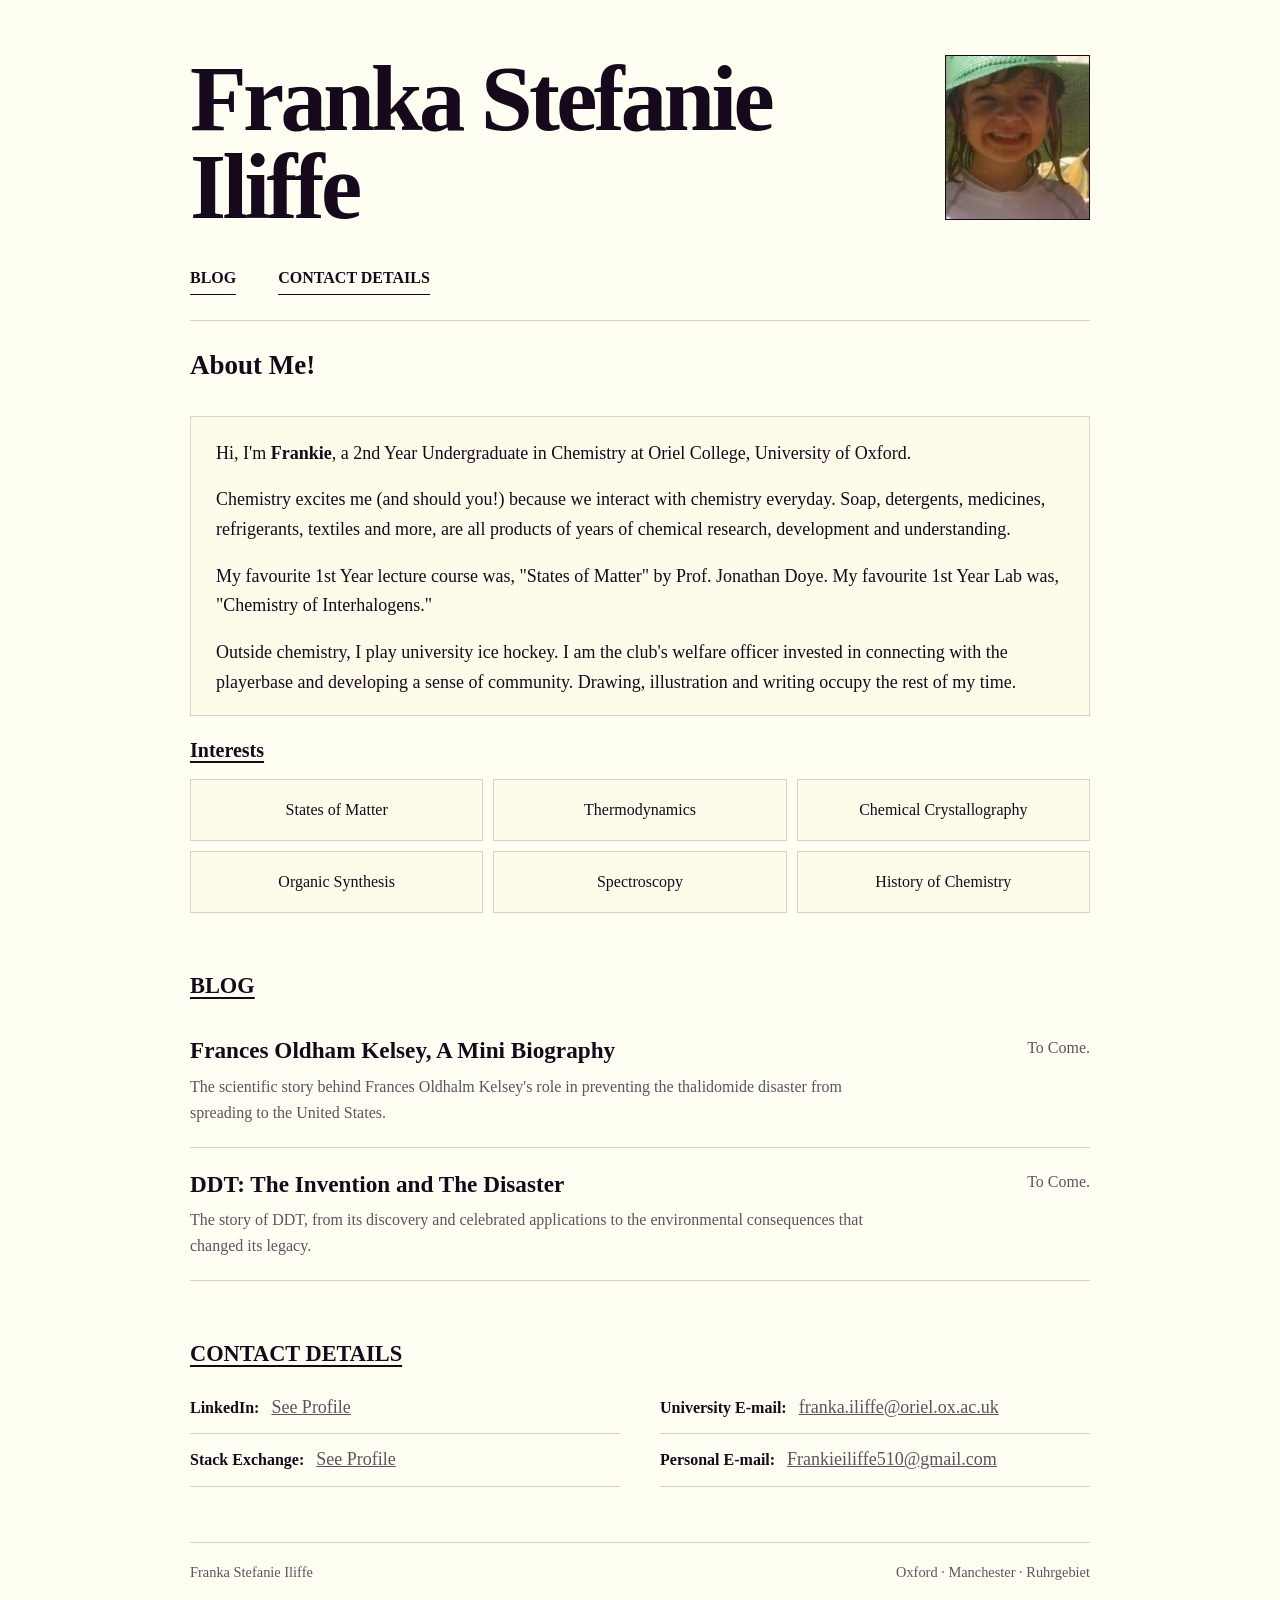
==== index.html @ 2581fe79 "Remove duplicate About Me heading in index.html" ====
<!doctype html>
<html lang="en">
<head>
  <meta charset="utf-8">
  <meta name="viewport" content="width=device-width, initial-scale=1">
  <title>Franka Stefanie Iliffe</title>
  <link rel="stylesheet" href="style.css">
</head>
<body>
<main class="site">
  <header class="header">
    <div class="header-main">
      <a class="site-name" href="index.html">Franka Stefanie Iliffe</a>
      <nav class="nav" aria-label="Main navigation">
        <a href="#blog">BLOG</a>
        <a href="#contact">CONTACT DETAILS</a>
      </nav>
    </div>
    <div class="profile-photo">
      <img src="IMG_3393.JPG" alt="Franka Stefanie Iliffe">
    </div>
  </header>

  <h2 class="about-heading">About Me!</h2>
  <section class="about">
    <p>Hi, I'm <strong>Frankie</strong>, a 2nd Year Undergraduate in Chemistry at Oriel College, University of Oxford.</p>
    <p>Chemistry excites me (and should you!) because we interact with chemistry everyday. Soap, detergents, medicines, refrigerants, textiles and more, are all products of years of chemical research, development and understanding.</p>
    <p>My favourite 1st Year lecture course was, "States of Matter" by Prof. Jonathan Doye. My favourite 1st Year Lab was, "Chemistry of Interhalogens."</p>
    <p>Outside chemistry, I play university ice hockey. I am the club's welfare officer invested in connecting with the playerbase and developing a sense of community. Drawing, illustration and writing occupy the rest of my time. </p>
  </section>

  <section id="interests">

    <h2 class="interests-heading">Interests</h2>

    <div class="interests">
        <a href="#blog">States of Matter</a>
        <a href="#blog">Thermodynamics</a>
        <a href="#blog">Chemical Crystallography</a>
        <a href="#blog">Organic Synthesis</a>
        <a href="#blog">Spectroscopy</a>
        <a href="#blog">History of Chemistry</a>
    </div>

</section>

  <section id="blog" class="blog">
    <div class="section-title">BLOG</div>
    <article class="blog-row">
      <div>
        <a class="post-title" href="posts/frances-oldham-kelsey.html">Frances Oldham Kelsey, A Mini Biography</a>
        <p class="post-description">The scientific story behind Frances Oldhalm Kelsey's role in preventing the thalidomide disaster from spreading to the United States.</p>
      </div>
      <time>To Come.</time>
    </article>
    <article class="blog-row">
      <div>
        <a class="post-title" href="posts/ddt.html">DDT: The Invention and The Disaster</a>
        <p class="post-description">The story of DDT, from its discovery and celebrated applications to the environmental consequences that changed its legacy.</p>
      </div>
      <time>To Come.</time>
    </article>
  </section>

  <section id="contact" class="contact">
    <div class="section-title">CONTACT DETAILS</div>
    <div class="contact-grid">
      <div><span class="contact-label">LinkedIn:</span><a href="https://www.linkedin.com/in/franka-iliffe-574355298/" target="_blank" rel="noopener noreferrer">See Profile</a></div>
      <div><span class="contact-label">University E-mail:</span><a href="mailto:franka.iliffe@oriel.ox.ac.uk">franka.iliffe@oriel.ox.ac.uk</a></div>
      <div><span class="contact-label">Stack Exchange:</span><a href="https://chemistry.stackexchange.com/users/151918/franka-iliffe" target="_blank" rel="noopener noreferrer">See Profile</a></div>
      <div><span class="contact-label">Personal E-mail:</span><a href="mailto:Frankieiliffe510@gmail.com">Frankieiliffe510@gmail.com</a></div>
    </div>
  </section>

  <footer><span>Franka Stefanie Iliffe</span><span>Oxford · Manchester · Ruhrgebiet</span></footer>
</main>
</body>
</html>
---- style.css ----
/* =========================================================
   FRANKA STEFANIE ILIFFE
   Personal website
   ========================================================= */


/* ---------- Colour palette ---------- */

:root {
    --background: #fffef3;   /* extremely pale warm yellow */
    --purple: #17091c;       /* almost-black deep purple */
    --muted: #5d535f;
    --line: #d8d2c9;
    --soft-yellow: #fffbea;
}


/* ---------- Basic reset ---------- */

* {
    box-sizing: border-box;
}

html {
    scroll-behavior: smooth;
}

body {
    margin: 0;
    background: var(--background);
    color: var(--purple);
    font-family: "Times New Roman", Times, serif;
    font-size: 18px;
    line-height: 1.65;
}


/* ---------- Main page ---------- */

.site {
    width: min(900px, calc(100% - 48px));
    margin: 0 auto;
    padding: 55px 0 70px;
}


/* ---------- Header ---------- */

.header {
    position: relative;
    min-height: 180px;
    padding-bottom: 25px;
    border-bottom: 1px solid var(--line);
}

.header-main {
    padding-right: 190px;
}


/* Main name */

.site-name {
    display: inline-block;
    margin: 0 0 10px;

    color: var(--purple);

    font-family: "Times New Roman", Times, serif;
    font-size: clamp(3.2rem, 8vw, 5.8rem);
    font-weight: bold;
    line-height: 0.95;

    letter-spacing: -0.04em;
    text-decoration: none;
}


/* Navigation */

.nav {
    display: flex;
    gap: 42px;
    margin-top: 24px;
}

.nav a {
    color: var(--purple);

    font-family: "Times New Roman", Times, serif;
    font-size: 1rem;
    font-weight: bold;

    text-decoration: none;

    border-bottom: 1px solid var(--purple);
    padding-bottom: 2px;
}

.nav a:hover {
    opacity: 0.6;
}


/* Header photograph */

.profile-photo {
    position: absolute;
    top: 0;
    right: 0;

    width: 145px;
    height: 165px;

    border: 1px solid var(--purple);
    background: var(--soft-yellow);

    overflow: hidden;
}

.profile-photo img {
    display: block;

    width: 100%;
    height: 100%;

    object-fit: cover;
}


/* ---------- About section ---------- */

.about {
    margin-top: 28px;

    padding: 22px 25px 18px;

    border: 1px solid var(--line);
    background: var(--soft-yellow);
}

.about p {
    margin: 0 0 17px;
}

.about p:last-child {
    margin-bottom: 0;
}

.about strong {
    font-weight: bold;
}


/* ---------- Interests ---------- */

#interests {
    margin-top: 18px;
    margin-bottom: 55px;
}

.interests-heading {
    margin: 0 0 12px;

    color: var(--purple);

    font-family: "Times New Roman", Times, serif;
    font-size: 1.25rem;
    font-weight: bold;

    text-decoration: underline;
    text-underline-offset: 4px;
}

.interests {
    display: grid;

    grid-template-columns: repeat(3, 1fr);

    width: 100%;

    gap: 10px;
}

.interests a {
    display: flex;
    align-items: center;
    justify-content: center;

    min-height: 62px;

    padding: 12px 14px;

    color: var(--purple);
    background: var(--soft-yellow);

    border: 1px solid var(--line);

    font-family: "Times New Roman", Times, serif;
    font-size: 1rem;
    font-weight: normal;

    text-align: center;
    text-decoration: none;
}

.interests a:hover {
    background: var(--purple);
    color: var(--background);
}


/* ---------- Section headings ---------- */

.section-title {
    margin: 0 0 9px;

    color: var(--purple);

    font-family: "Times New Roman", Times, serif;
    font-size: 1.4rem;
    font-weight: bold;

    text-decoration: underline;
    text-underline-offset: 4px;
}


/* ---------- Blog ---------- */

.blog-row {
    display: grid;

    grid-template-columns: 1fr auto;

    gap: 35px;

    padding: 17px 0 20px;

    border-bottom: 1px solid var(--line);
}


/* Blog article title */

.post-title {
    color: var(--purple);

    font-family: "Times New Roman", Times, serif;
    font-size: 1.45rem;
    font-weight: bold;

    text-decoration: none;
}

.post-title:hover {
    text-decoration: underline;
}


/* Blog description */

.post-description {
    max-width: 690px;

    margin: 4px 0 0;

    color: var(--muted);

    font-family: "Times New Roman", Times, serif;
    font-size: 1rem;
}


/* Blog date */

.blog-row time {
    padding-top: 4px;

    color: var(--muted);

    font-family: "Times New Roman", Times, serif;
    font-size: 1rem;

    white-space: nowrap;
}


/* ---------- Contact ---------- */

.contact {
    margin-top: 55px;
}

.contact-grid {
    display: grid;

    grid-template-columns: 1fr 1fr;

    gap: 0 40px;
}

.contact-grid > div {
    display: flex;
    align-items: baseline;

    gap: 12px;

    padding: 11px 0;

    border-bottom: 1px solid var(--line);
}


/* Contact labels */

.contact-label {
    color: var(--purple);

    font-family: "Times New Roman", Times, serif;
    font-size: 1rem;
    font-weight: bold;

    white-space: nowrap;
}


/* Contact links */

.contact a {
    color: var(--muted);

    font-family: "Times New Roman", Times, serif;

    overflow-wrap: anywhere;
}

.contact a:hover {
    color: var(--purple);
}


/* ---------- Footer ---------- */

footer {
    display: flex;
    justify-content: space-between;

    margin-top: 55px;
    padding-top: 18px;

    border-top: 1px solid var(--line);

    color: var(--muted);

    font-family: "Times New Roman", Times, serif;
    font-size: 0.9rem;
}


/* =========================================================
   ARTICLE PAGES
   ========================================================= */

.article {
    width: min(730px, calc(100% - 40px));

    margin: 0 auto;

    padding: 55px 0 70px;
}


/* Back link */

.article > a:first-child {
    color: var(--purple);

    font-size: 1rem;
    font-weight: bold;

    text-decoration: underline;
}


/* Article title */

.article h1 {
    margin: 45px 0 15px;

    color: var(--purple);

    font-family: "Times New Roman", Times, serif;
    font-size: clamp(3rem, 8vw, 5.3rem);
    font-weight: bold;

    line-height: 0.98;
    letter-spacing: -0.035em;
}


/* Article subtitle */

.article .lede {
    color: var(--muted);

    font-family: "Times New Roman", Times, serif;
    font-size: 1.15rem;
}


/* Article headings */

.article h2 {
    margin-top: 40px;

    font-family: "Times New Roman", Times, serif;
    font-size: 1.5rem;
    font-weight: bold;
}


/* Article links */

.article a {
    color: var(--purple);
}


/* =========================================================
   MOBILE
   ========================================================= */

@media (max-width: 700px) {

    body {
        font-size: 17px;
    }

    .site {
        width: min(100% - 30px, 900px);
        padding-top: 35px;
    }


    /* Header */

    .header {
        min-height: 0;
        padding-bottom: 22px;
    }

    .header-main {
        padding-right: 0;
    }

    .site-name {
        display: block;

        padding-right: 110px;

        font-size: clamp(2.8rem, 13vw, 4.4rem);
    }

    .profile-photo {
        width: 90px;
        height: 110px;
    }


    /* Navigation */

    .nav {
        justify-content: space-between;
        gap: 20px;

        margin-top: 25px;
    }

    .nav a {
        font-size: 0.95rem;
    }


    /* About */

    .about {
        padding: 18px 17px;
    }


    /* Blog */

    .blog-row {
        grid-template-columns: 1fr;

        gap: 2px;
    }

    .blog-row time {
        padding-top: 0;
    }


    /* Contact */

    .contact-grid {
        grid-template-columns: 1fr;
    }


    /* Footer */

    footer {
        display: block;
    }

    footer span {
        display: block;
        margin-bottom: 5px;
    }


    /* Articles */

    .article {
        width: min(100% - 30px, 730px);
        padding-top: 35px;
    }
}
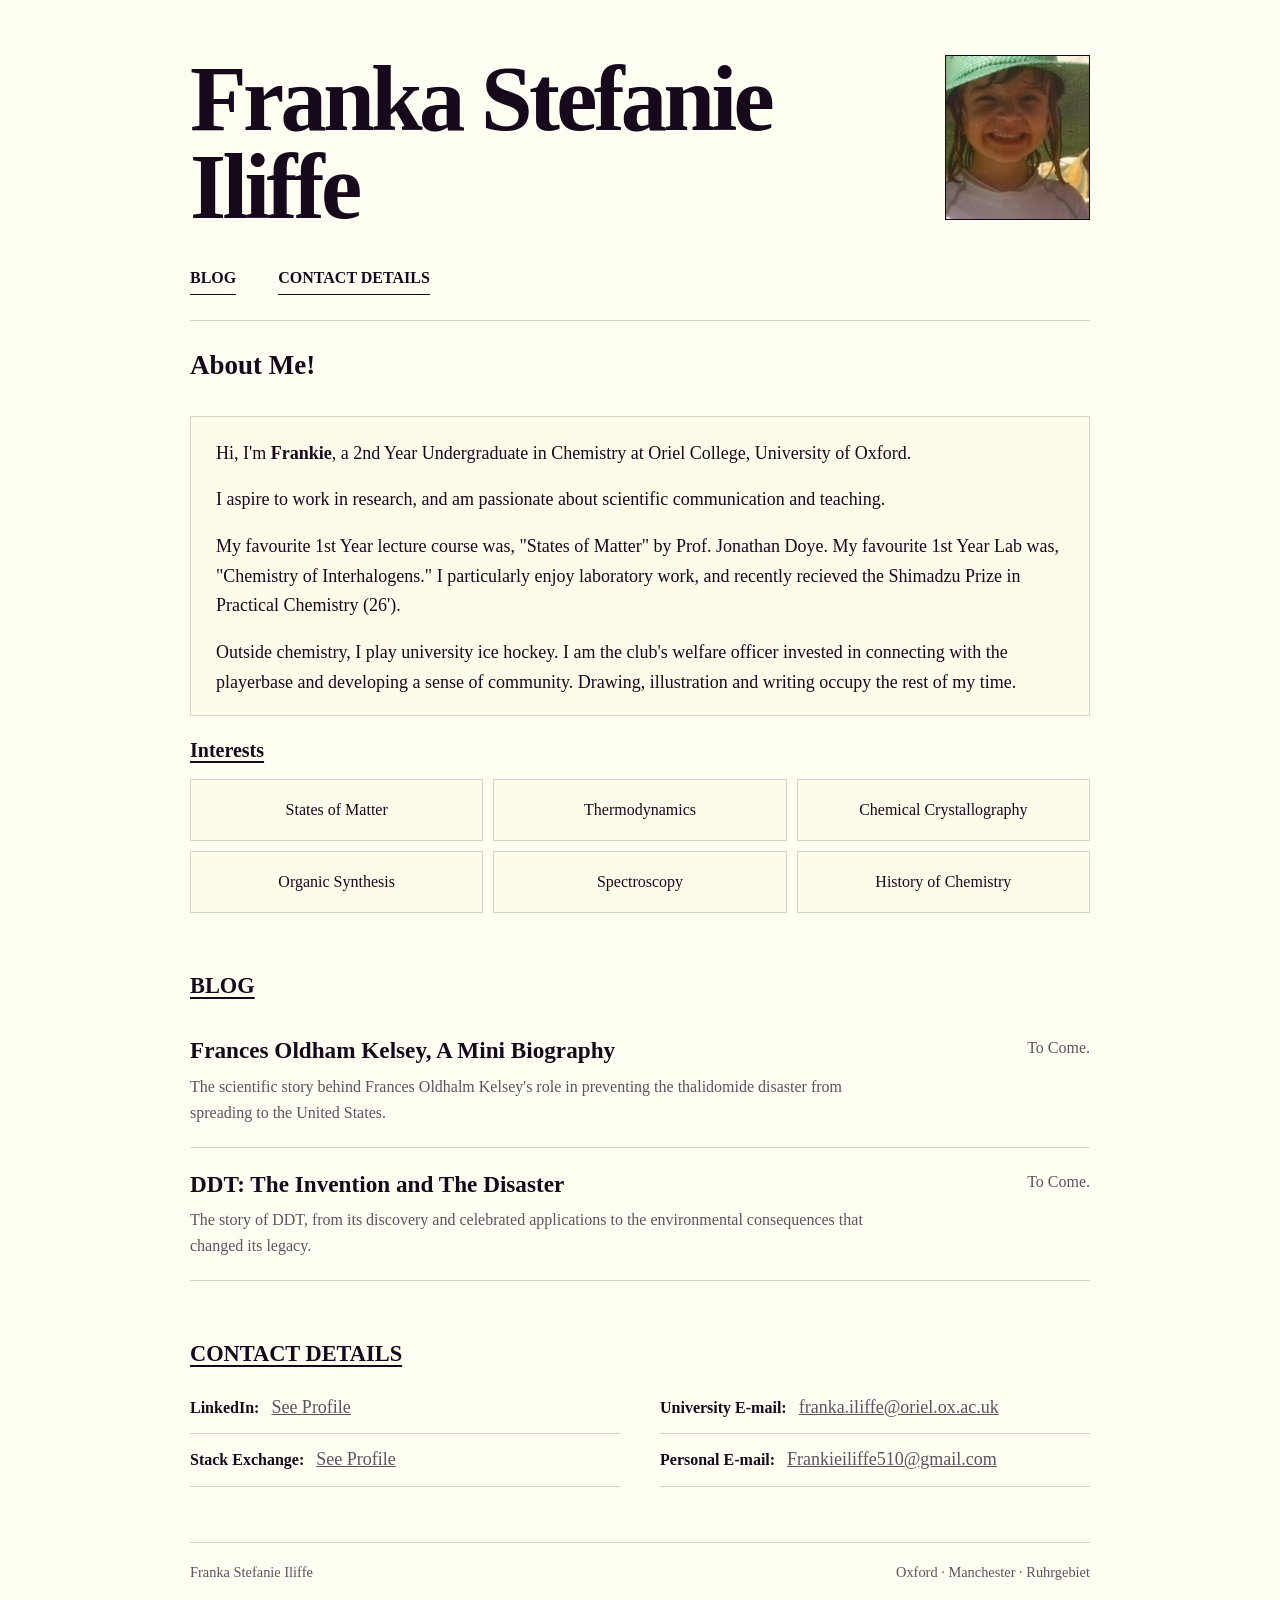
==== commit 62a373ef: "Update index.html" ====
--- a/index.html
+++ b/index.html
@@ -24,8 +24,8 @@
   <h2 class="about-heading">About Me!</h2>
   <section class="about">
     <p>Hi, I'm <strong>Frankie</strong>, a 2nd Year Undergraduate in Chemistry at Oriel College, University of Oxford.</p>
-    <p>Chemistry excites me (and should you!) because we interact with chemistry everyday. Soap, detergents, medicines, refrigerants, textiles and more, are all products of years of chemical research, development and understanding.</p>
-    <p>My favourite 1st Year lecture course was, "States of Matter" by Prof. Jonathan Doye. My favourite 1st Year Lab was, "Chemistry of Interhalogens."</p>
+    <p>I aspire to work in research, and am passionate about scientific communication and teaching.</p>
+    <p>My favourite 1st Year lecture course was, "States of Matter" by Prof. Jonathan Doye. My favourite 1st Year Lab was, "Chemistry of Interhalogens." I particularly enjoy laboratory work, and recently recieved the Shimadzu Prize in Practical Chemistry (26').</p>
     <p>Outside chemistry, I play university ice hockey. I am the club's welfare officer invested in connecting with the playerbase and developing a sense of community. Drawing, illustration and writing occupy the rest of my time. </p>
   </section>
 
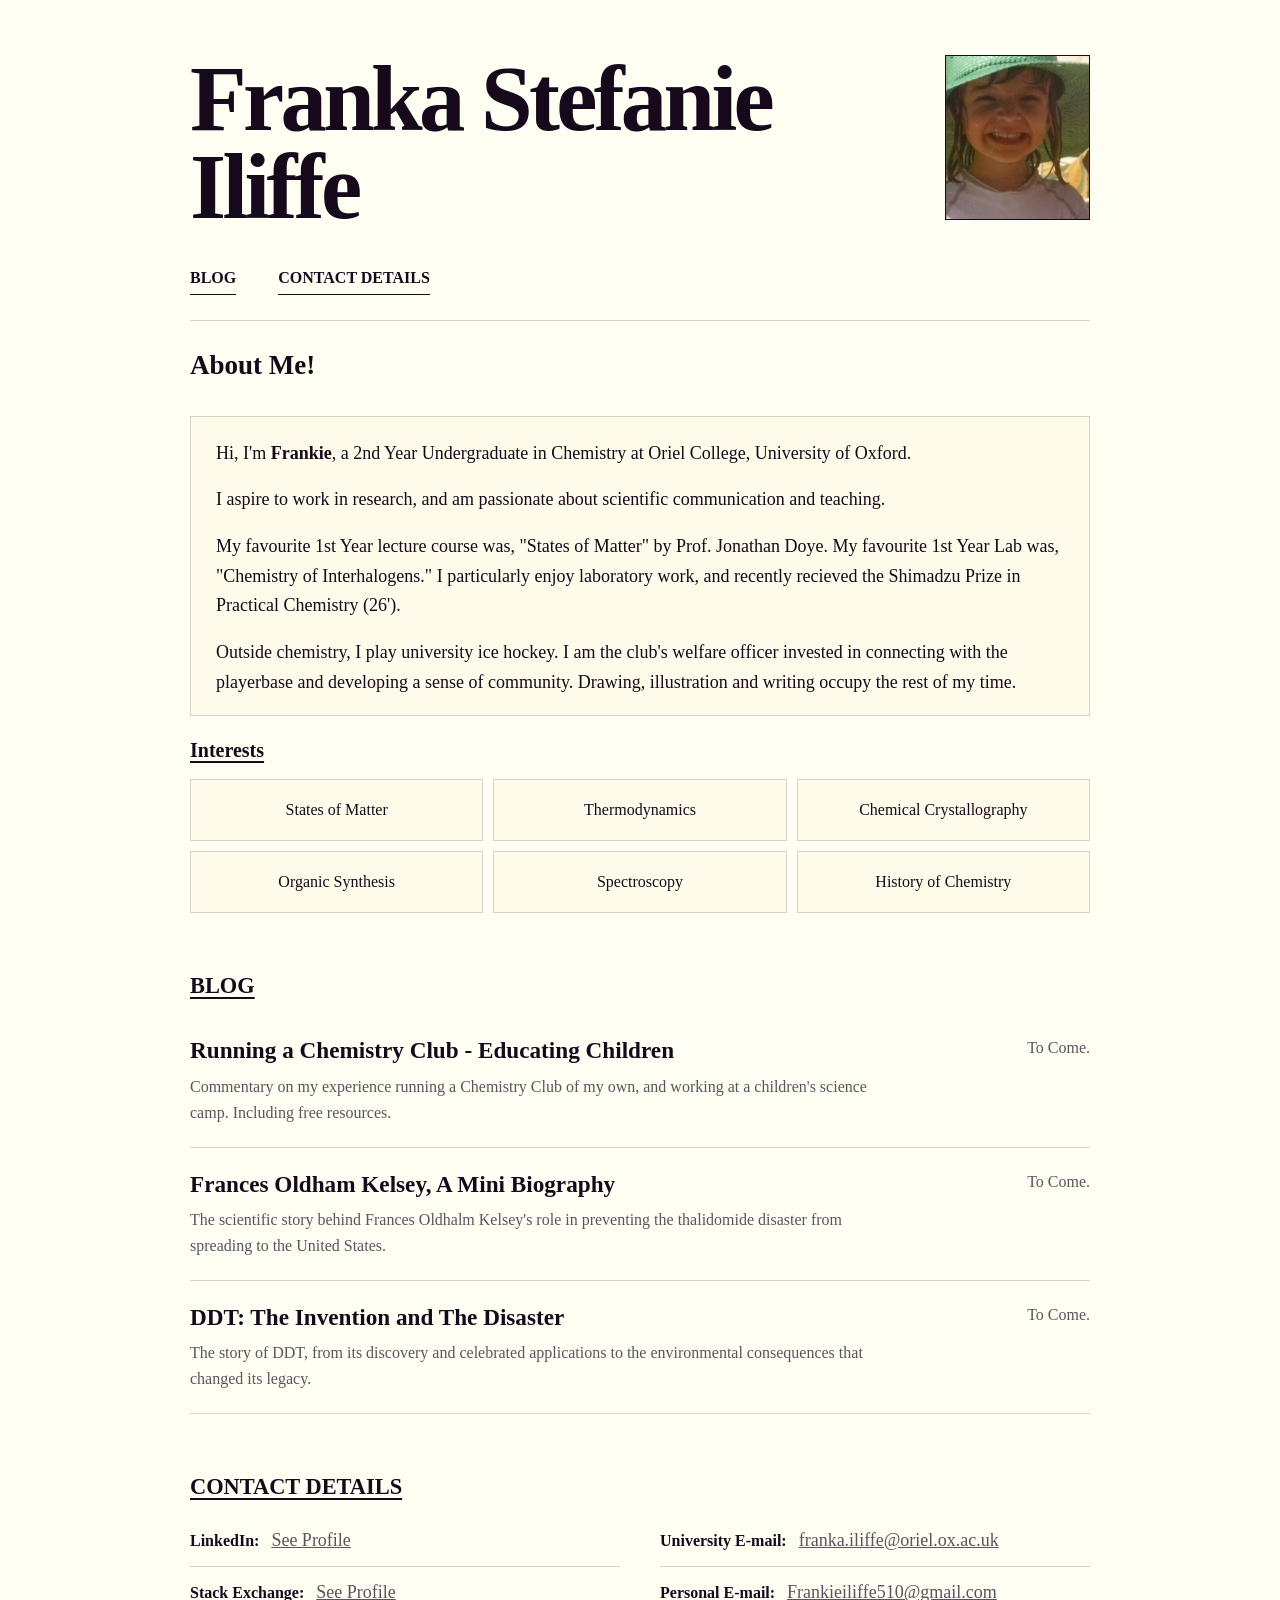
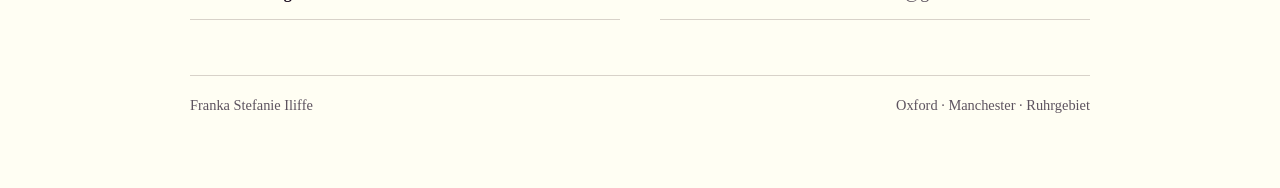
==== commit 50d4c6d9: "Update index.html" ====
--- a/index.html
+++ b/index.html
@@ -48,6 +48,13 @@
     <div class="section-title">BLOG</div>
     <article class="blog-row">
       <div>
+        <a class="post-title" href="x">Running a Chemistry Club - Educating Children</a>
+        <p class="post-description">Commentary on my experience running a Chemistry Club of my own, and working at a children's science camp. Including free resources.</p>
+      </div>
+      <time>To Come.</time>
+    </article>
+    <article class="blog-row">
+      <div>
         <a class="post-title" href="posts/frances-oldham-kelsey.html">Frances Oldham Kelsey, A Mini Biography</a>
         <p class="post-description">The scientific story behind Frances Oldhalm Kelsey's role in preventing the thalidomide disaster from spreading to the United States.</p>
       </div>
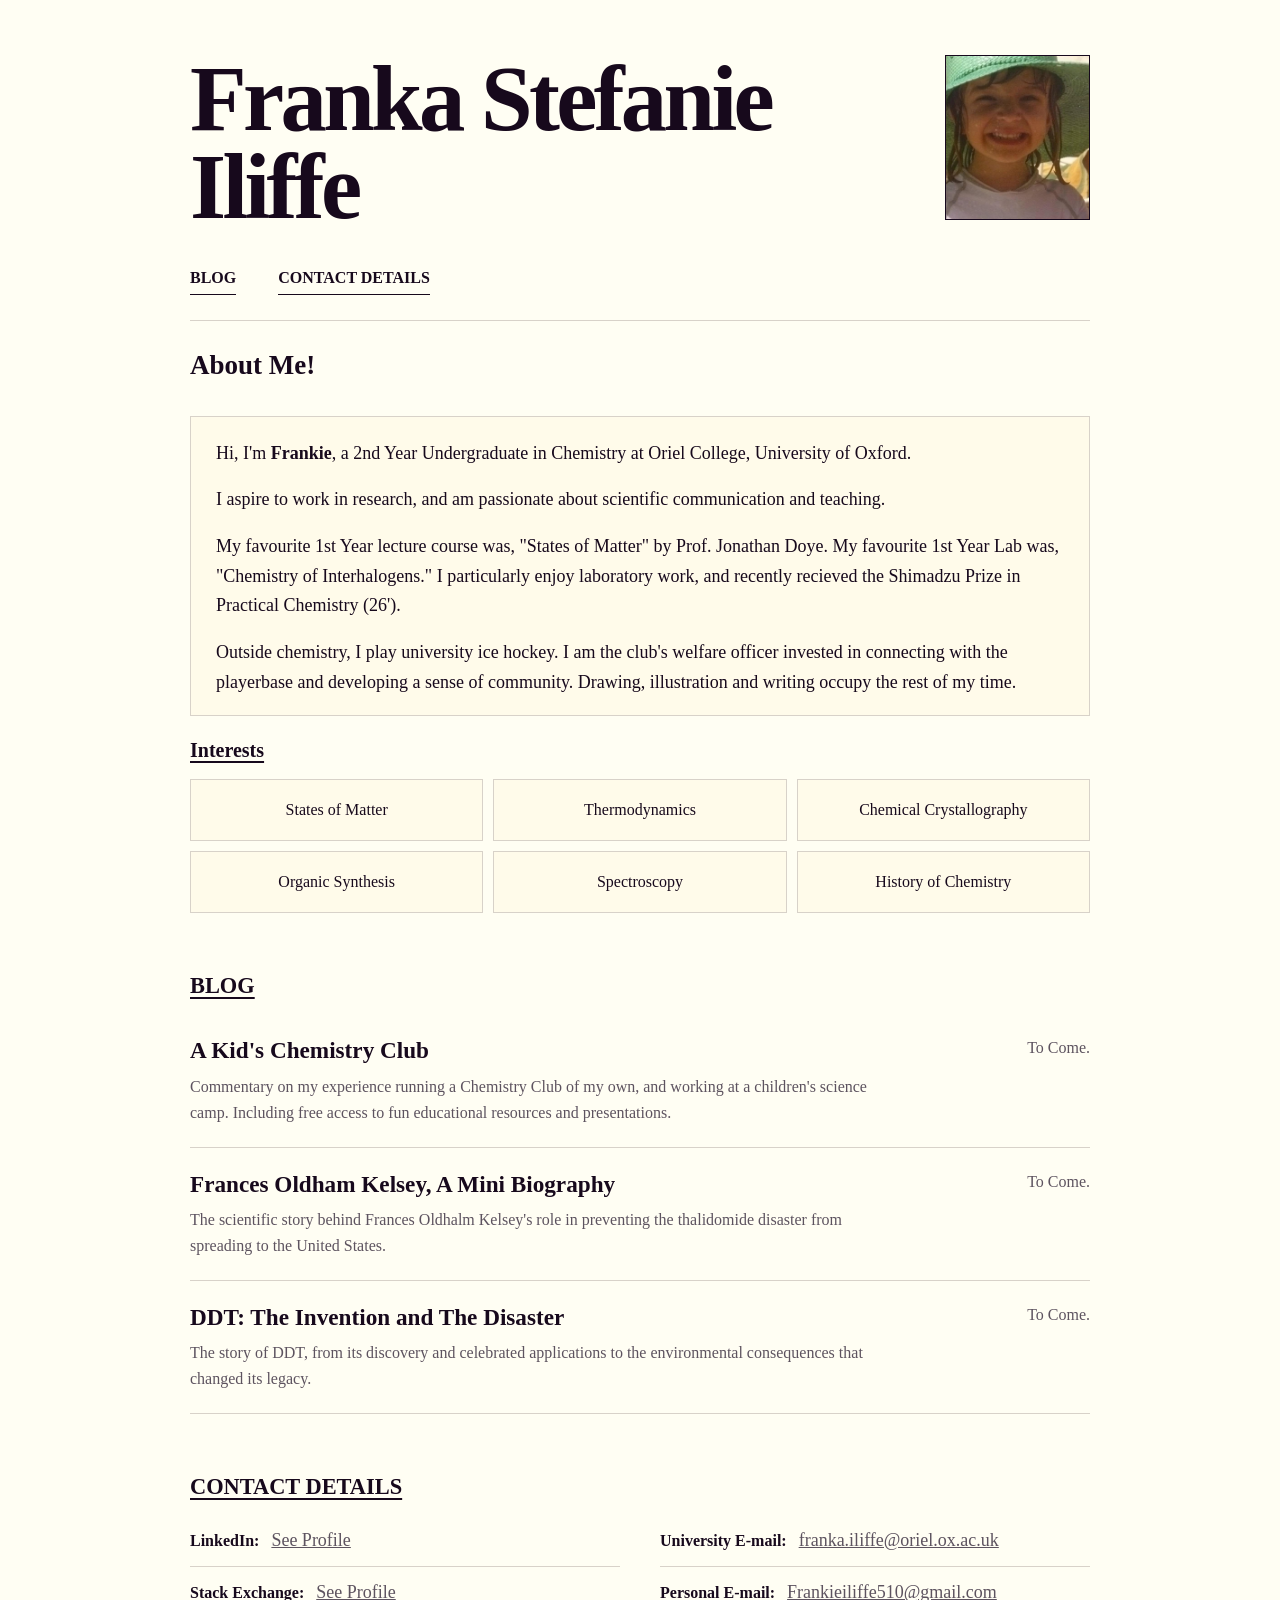
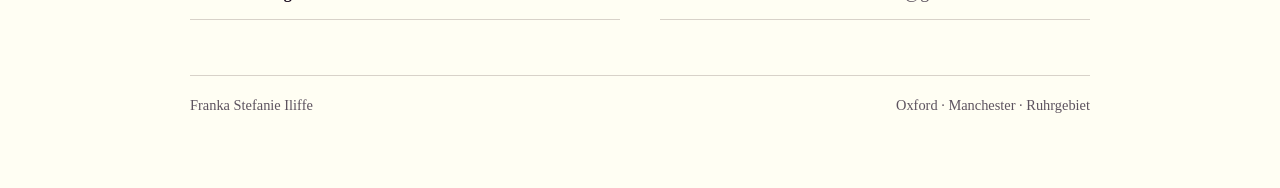
==== commit f080cb33: "Change blog post title and description Updated blog post title and description for clarity." ====
--- a/index.html
+++ b/index.html
@@ -48,8 +48,8 @@
     <div class="section-title">BLOG</div>
     <article class="blog-row">
       <div>
-        <a class="post-title" href="x">Running a Chemistry Club - Educating Children</a>
-        <p class="post-description">Commentary on my experience running a Chemistry Club of my own, and working at a children's science camp. Including free resources.</p>
+        <a class="post-title" href="teaching-science-to-children.html">A Kid's Chemistry Club</a>
+        <p class="post-description">Commentary on my experience running a Chemistry Club of my own, and working at a children's science camp. Including free access to fun educational resources and presentations.</p>
       </div>
       <time>To Come.</time>
     </article>
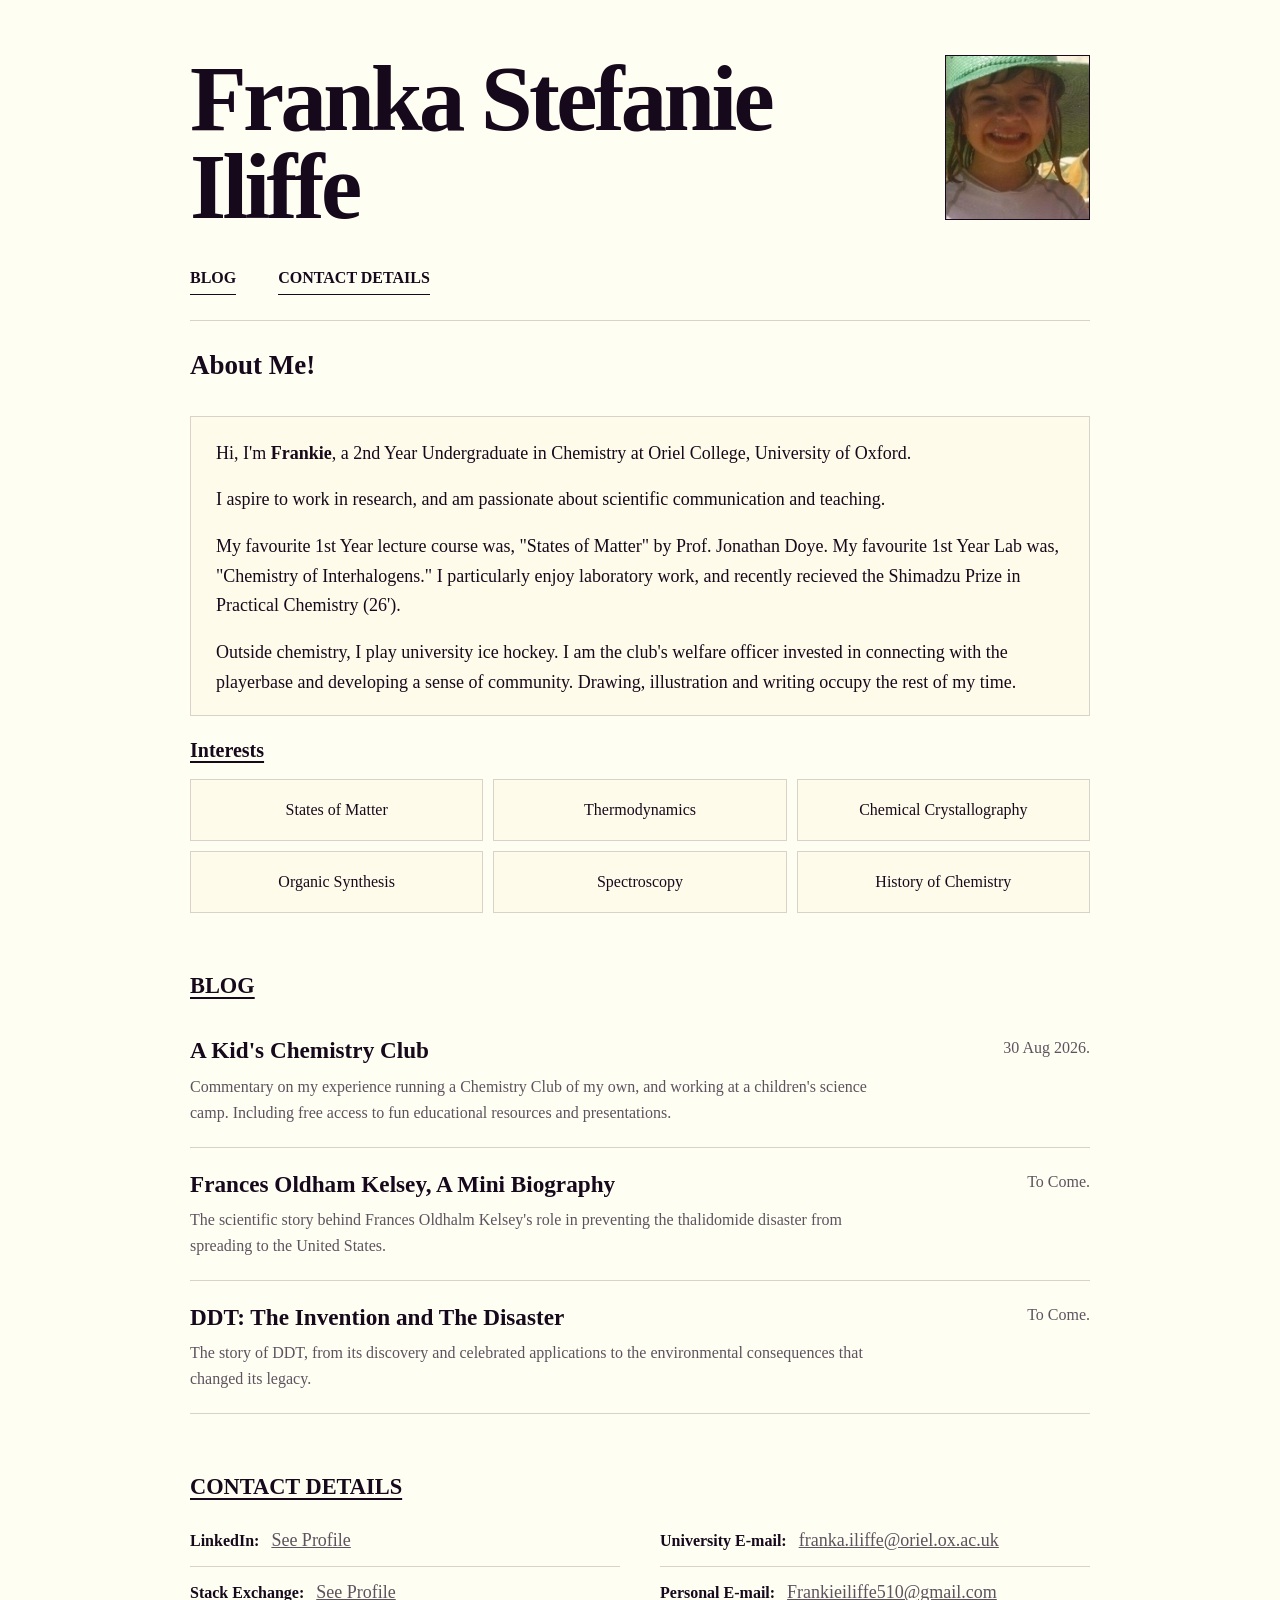
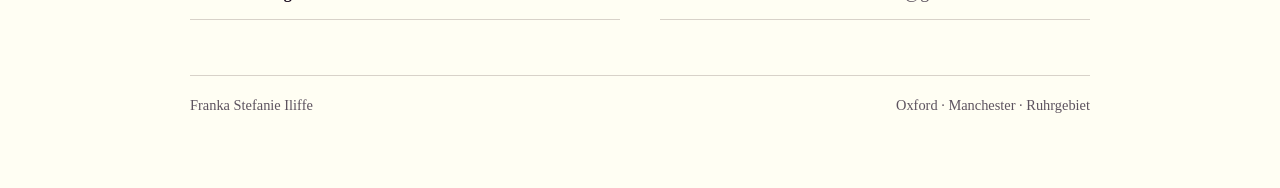
==== commit 66a96355: "Update publication date in index.html" ====
--- a/index.html
+++ b/index.html
@@ -51,7 +51,7 @@
         <a class="post-title" href="teaching-science-to-children.html">A Kid's Chemistry Club</a>
         <p class="post-description">Commentary on my experience running a Chemistry Club of my own, and working at a children's science camp. Including free access to fun educational resources and presentations.</p>
       </div>
-      <time>To Come.</time>
+      <time>30 Aug 2026.</time>
     </article>
     <article class="blog-row">
       <div>
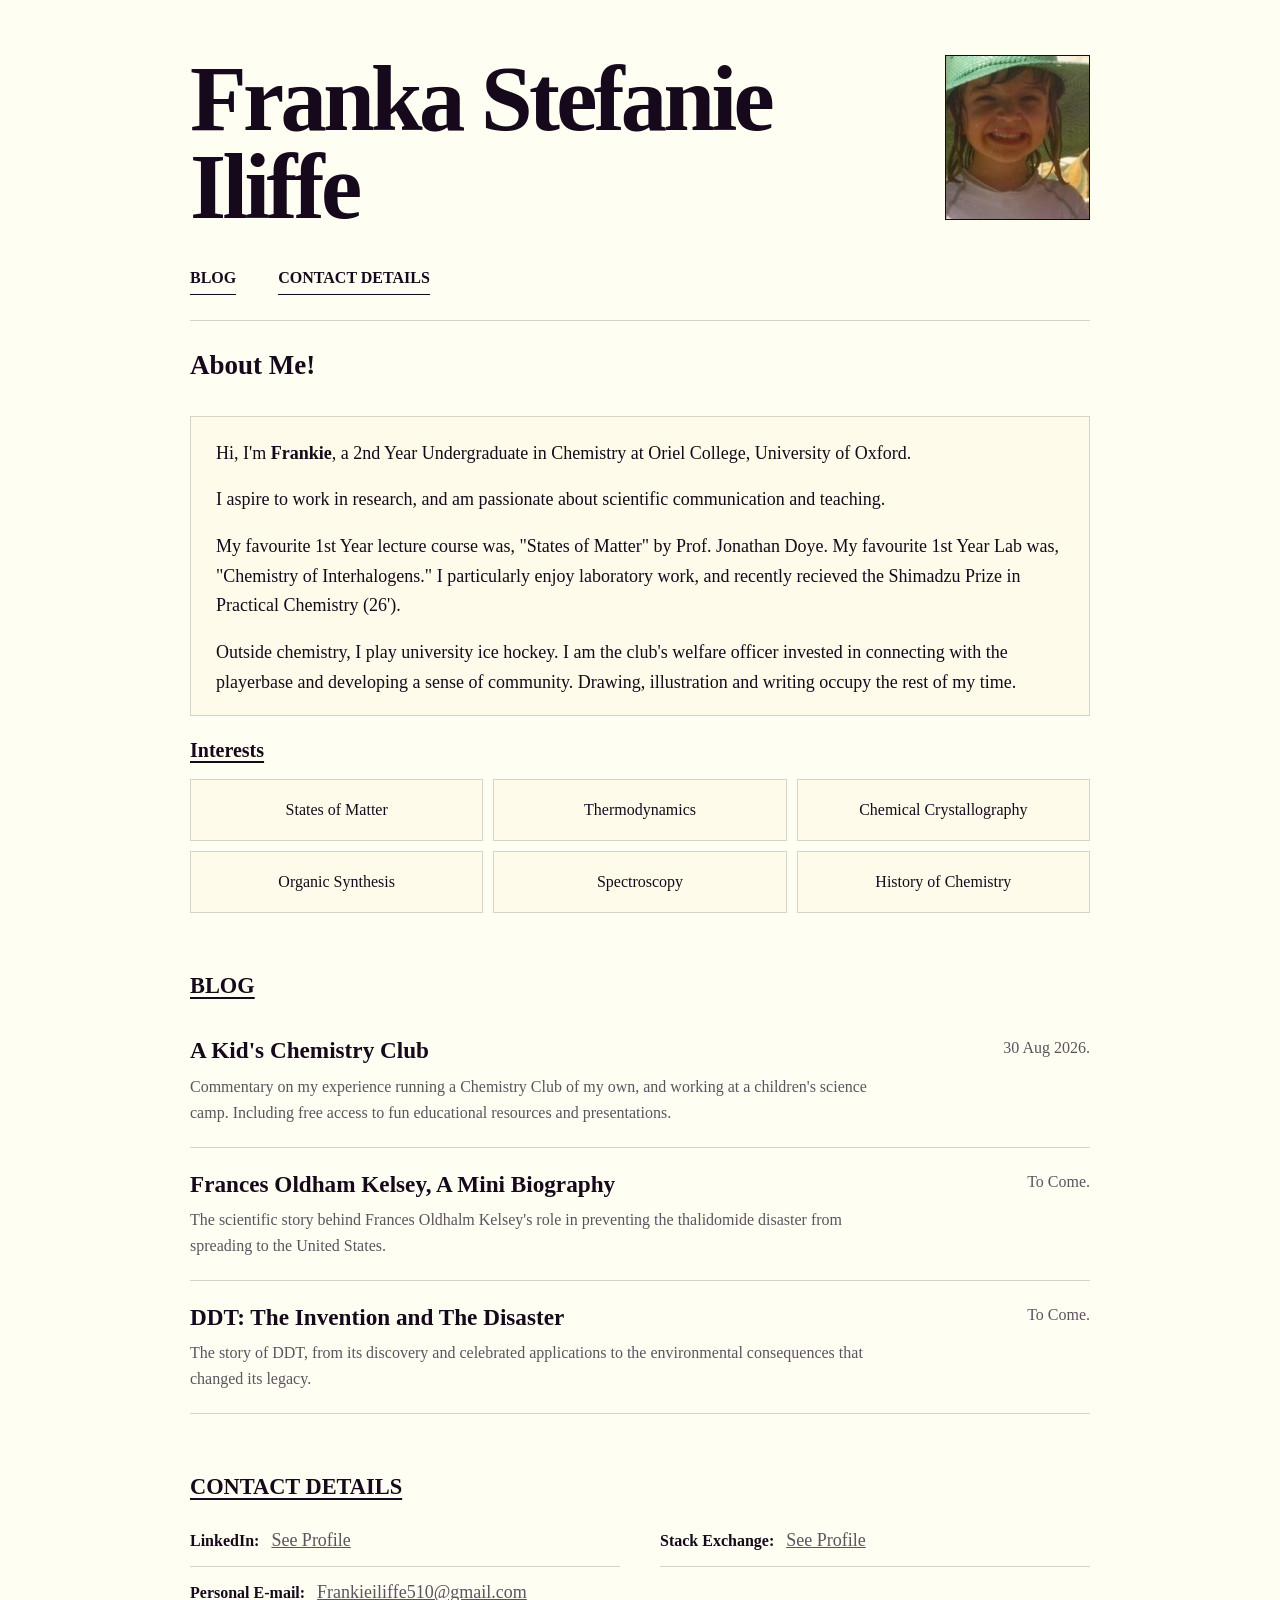
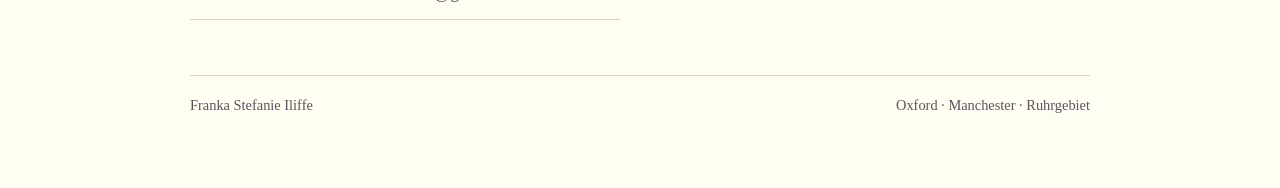
==== commit 2bc658f9: "Update index.html" ====
--- a/index.html
+++ b/index.html
@@ -73,7 +73,6 @@
     <div class="section-title">CONTACT DETAILS</div>
     <div class="contact-grid">
       <div><span class="contact-label">LinkedIn:</span><a href="https://www.linkedin.com/in/franka-iliffe-574355298/" target="_blank" rel="noopener noreferrer">See Profile</a></div>
-      <div><span class="contact-label">University E-mail:</span><a href="mailto:franka.iliffe@oriel.ox.ac.uk">franka.iliffe@oriel.ox.ac.uk</a></div>
       <div><span class="contact-label">Stack Exchange:</span><a href="https://chemistry.stackexchange.com/users/151918/franka-iliffe" target="_blank" rel="noopener noreferrer">See Profile</a></div>
       <div><span class="contact-label">Personal E-mail:</span><a href="mailto:Frankieiliffe510@gmail.com">Frankieiliffe510@gmail.com</a></div>
     </div>
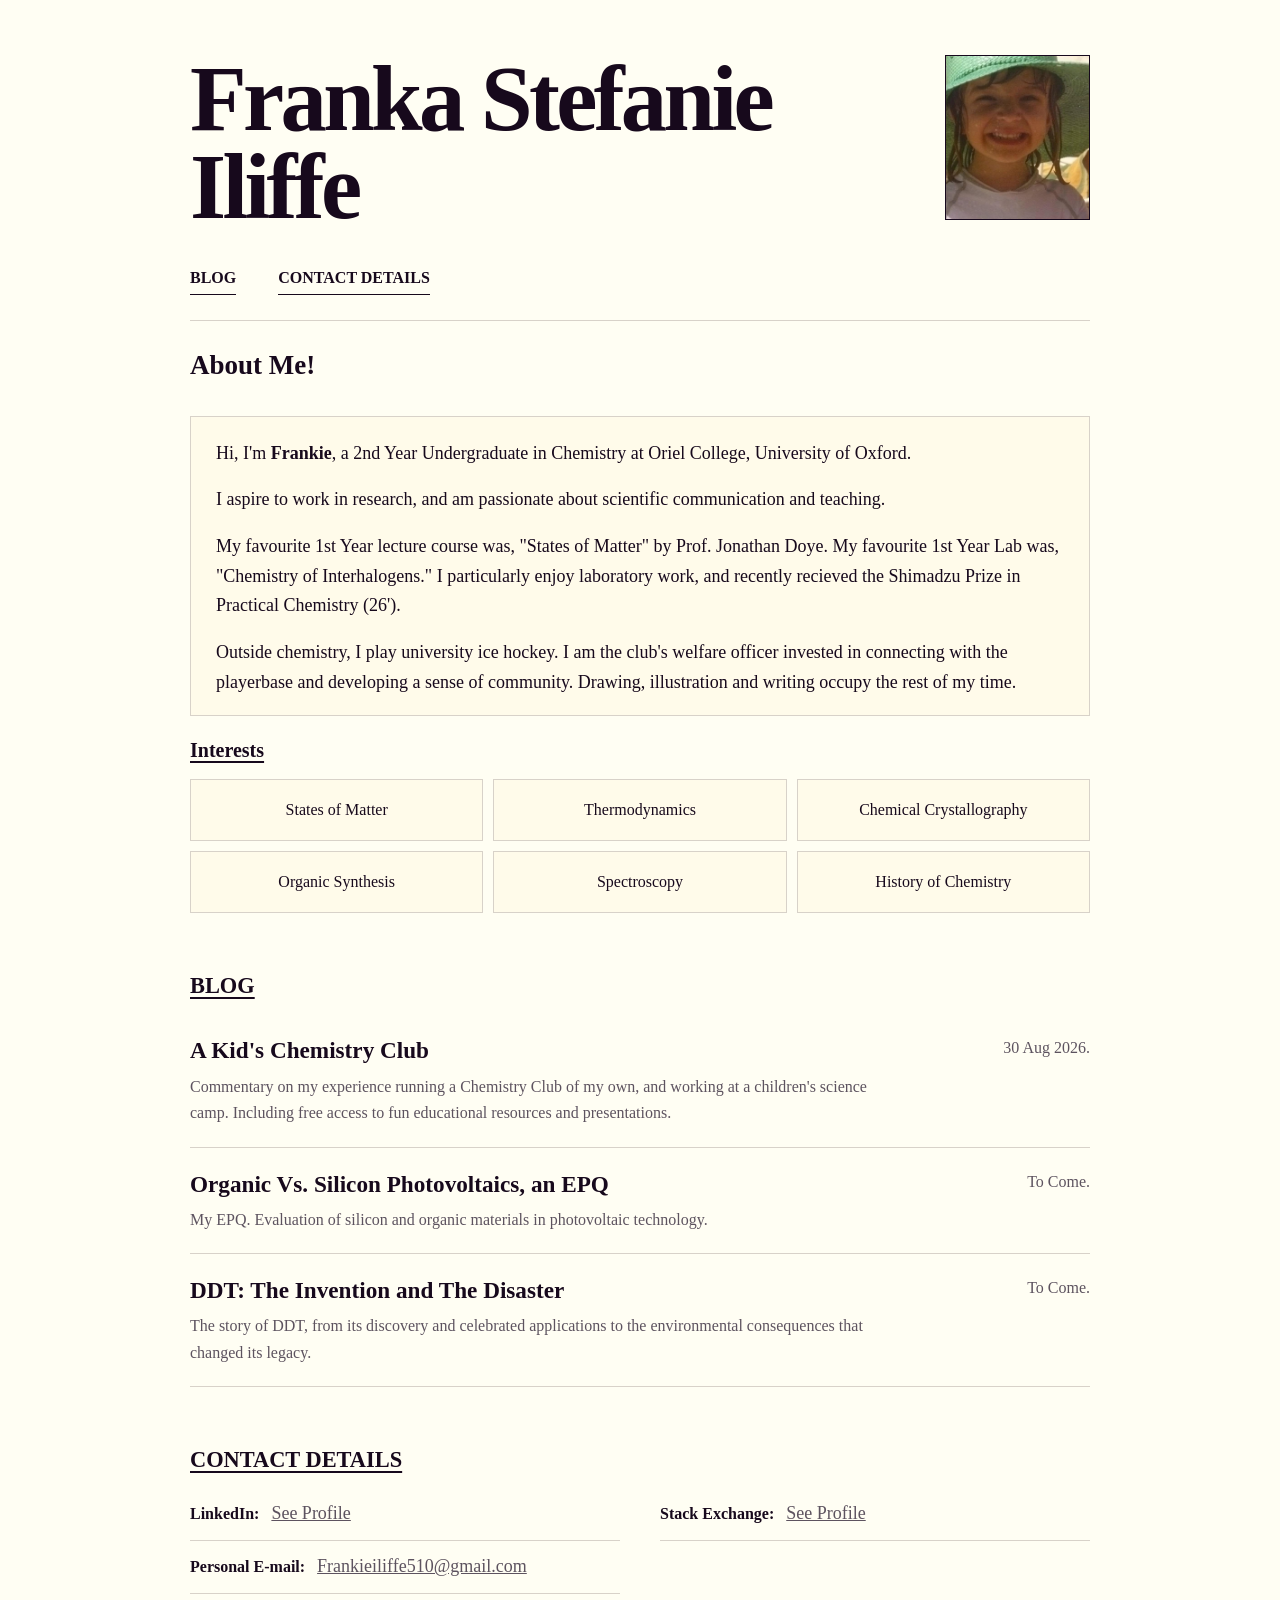
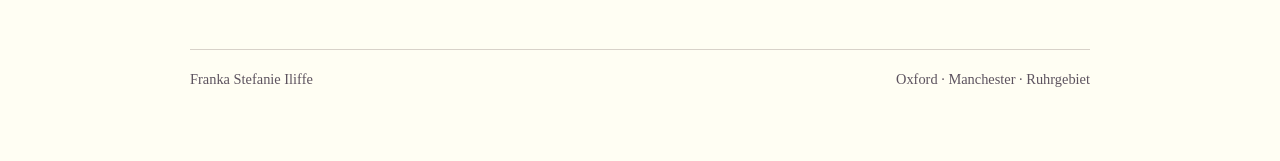
==== commit 2385b746: "Update blog post links and descriptions" ====
--- a/index.html
+++ b/index.html
@@ -55,8 +55,8 @@
     </article>
     <article class="blog-row">
       <div>
-        <a class="post-title" href="posts/frances-oldham-kelsey.html">Frances Oldham Kelsey, A Mini Biography</a>
-        <p class="post-description">The scientific story behind Frances Oldhalm Kelsey's role in preventing the thalidomide disaster from spreading to the United States.</p>
+        <a class="post-title" href="epq-organic-photovoltaics.html">Organic Vs. Silicon Photovoltaics, an EPQ</a>
+        <p class="post-description">My EPQ. Evaluation of silicon and organic materials in photovoltaic technology. </p>
       </div>
       <time>To Come.</time>
     </article>
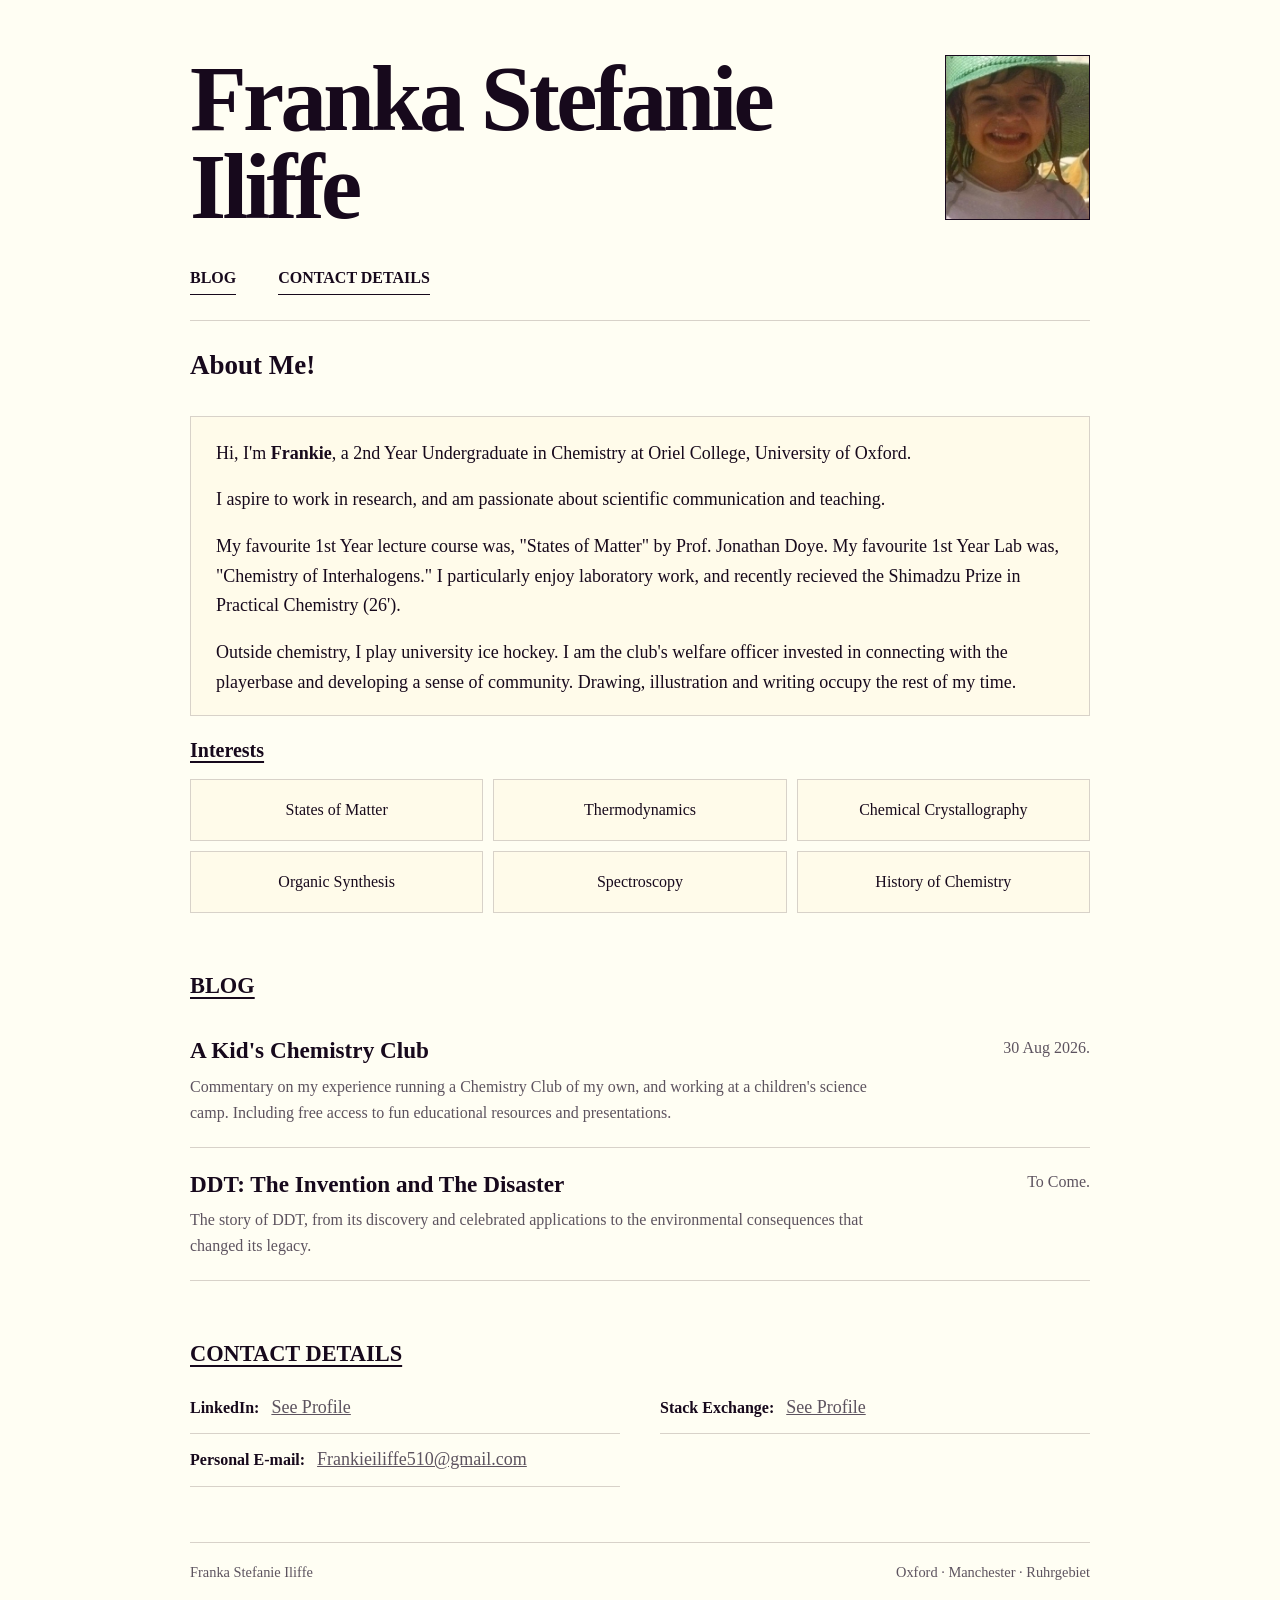
==== commit e46d54f5: "Update index.html" ====
--- a/index.html
+++ b/index.html
@@ -55,13 +55,6 @@
     </article>
     <article class="blog-row">
       <div>
-        <a class="post-title" href="epq-organic-photovoltaics.html">Organic Vs. Silicon Photovoltaics, an EPQ</a>
-        <p class="post-description">My EPQ. Evaluation of silicon and organic materials in photovoltaic technology. </p>
-      </div>
-      <time>To Come.</time>
-    </article>
-    <article class="blog-row">
-      <div>
         <a class="post-title" href="posts/ddt.html">DDT: The Invention and The Disaster</a>
         <p class="post-description">The story of DDT, from its discovery and celebrated applications to the environmental consequences that changed its legacy.</p>
       </div>
